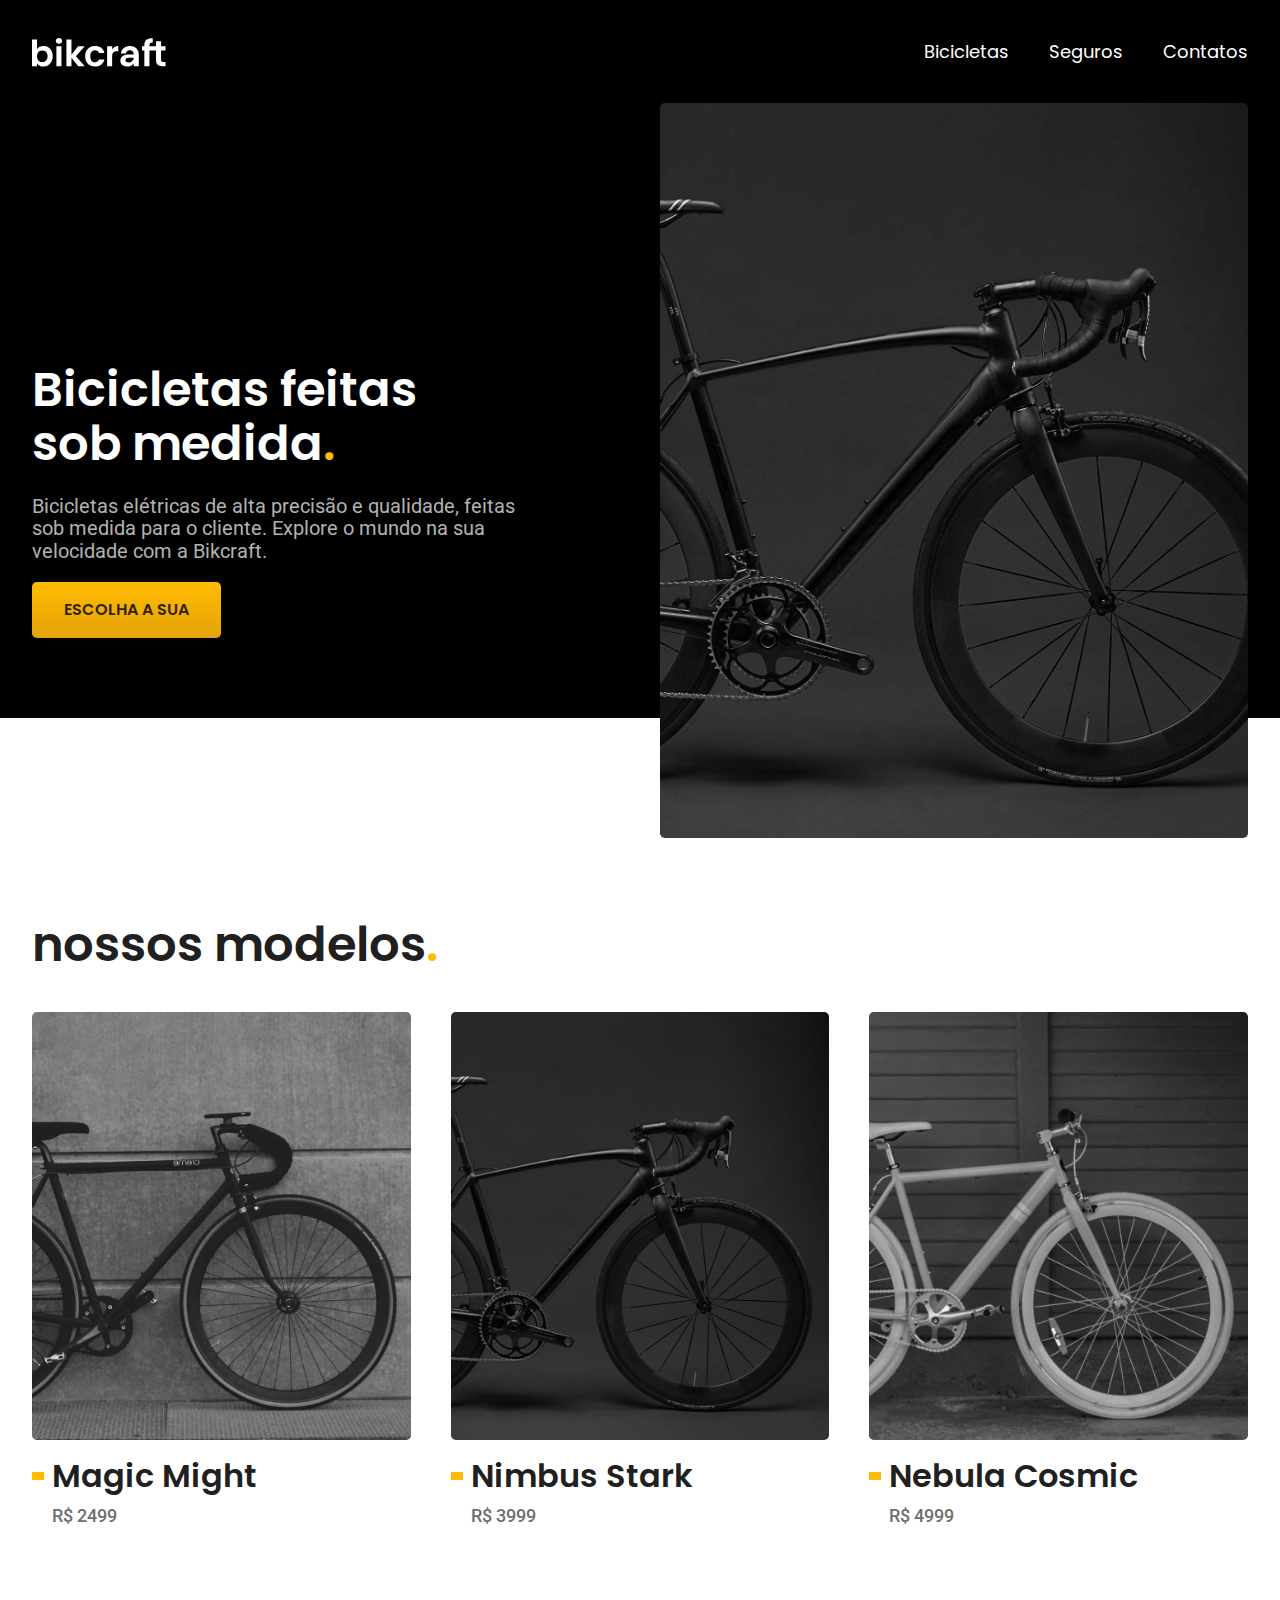
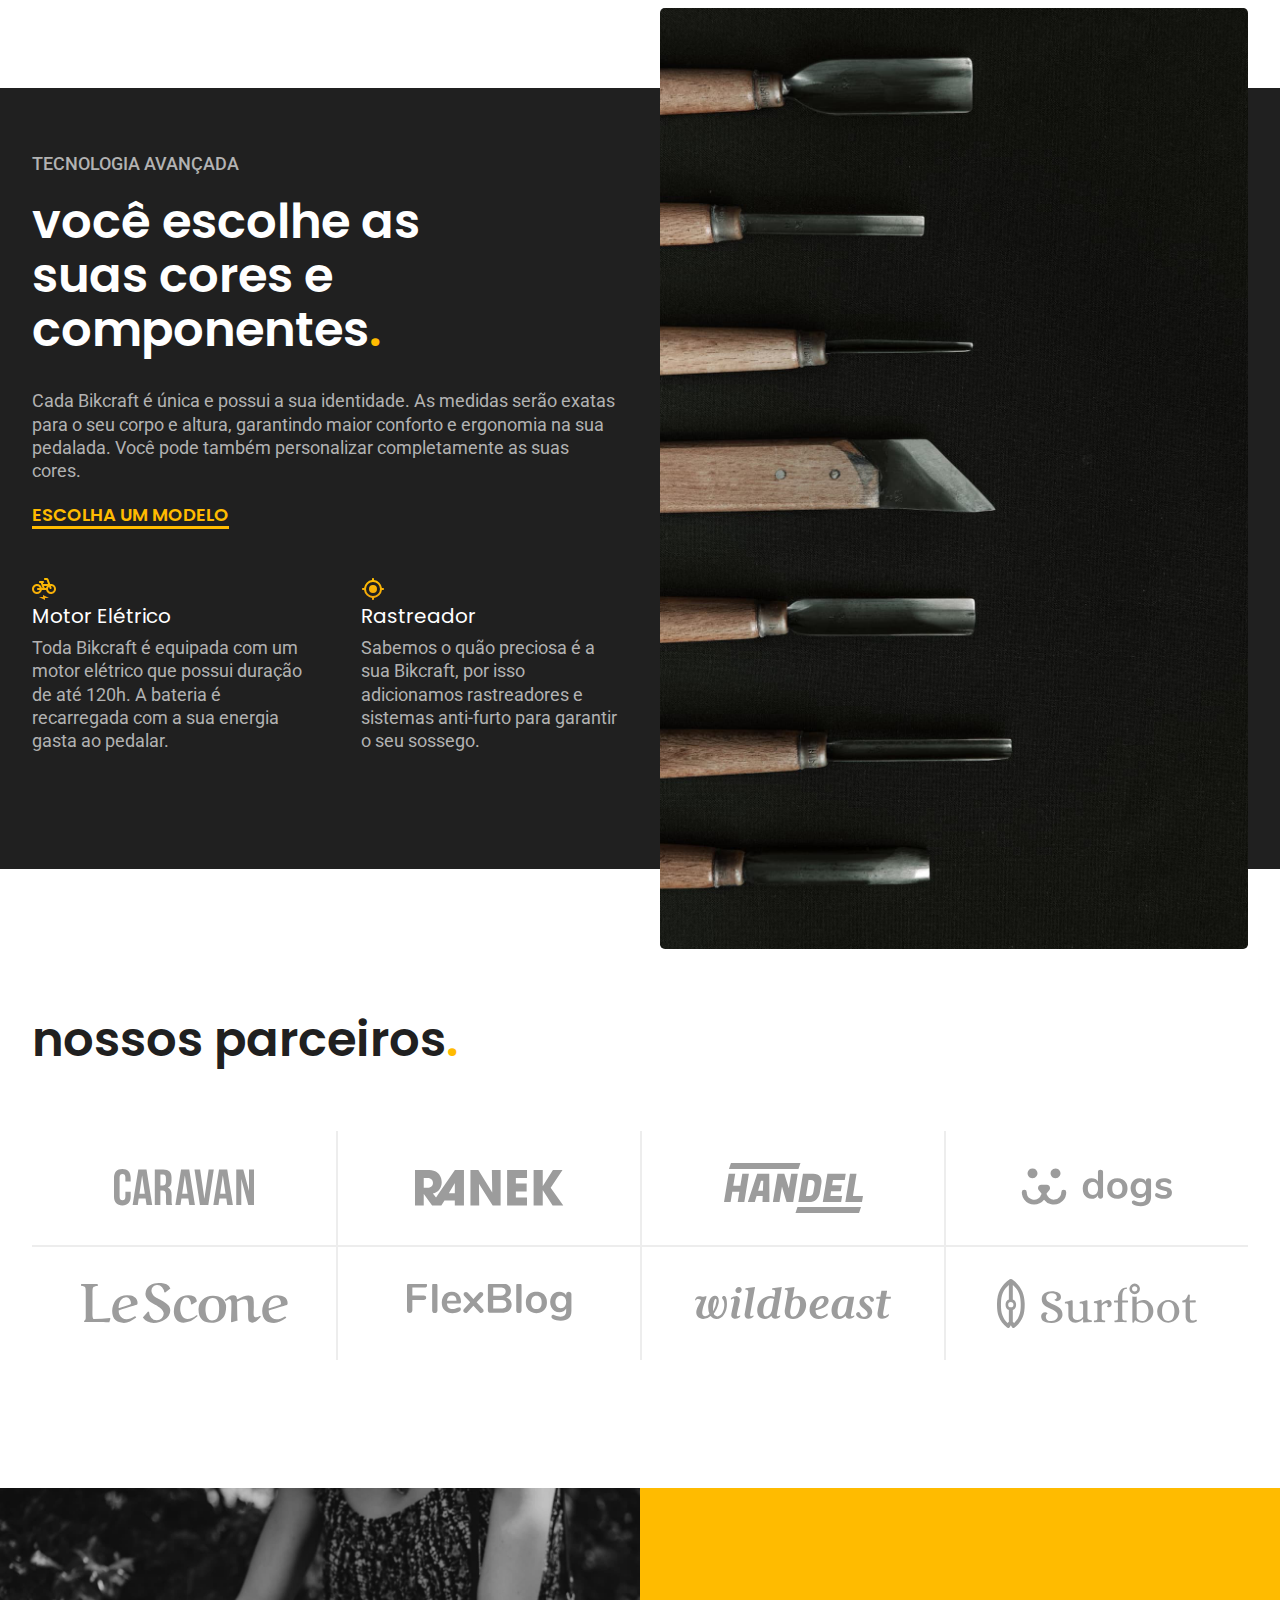
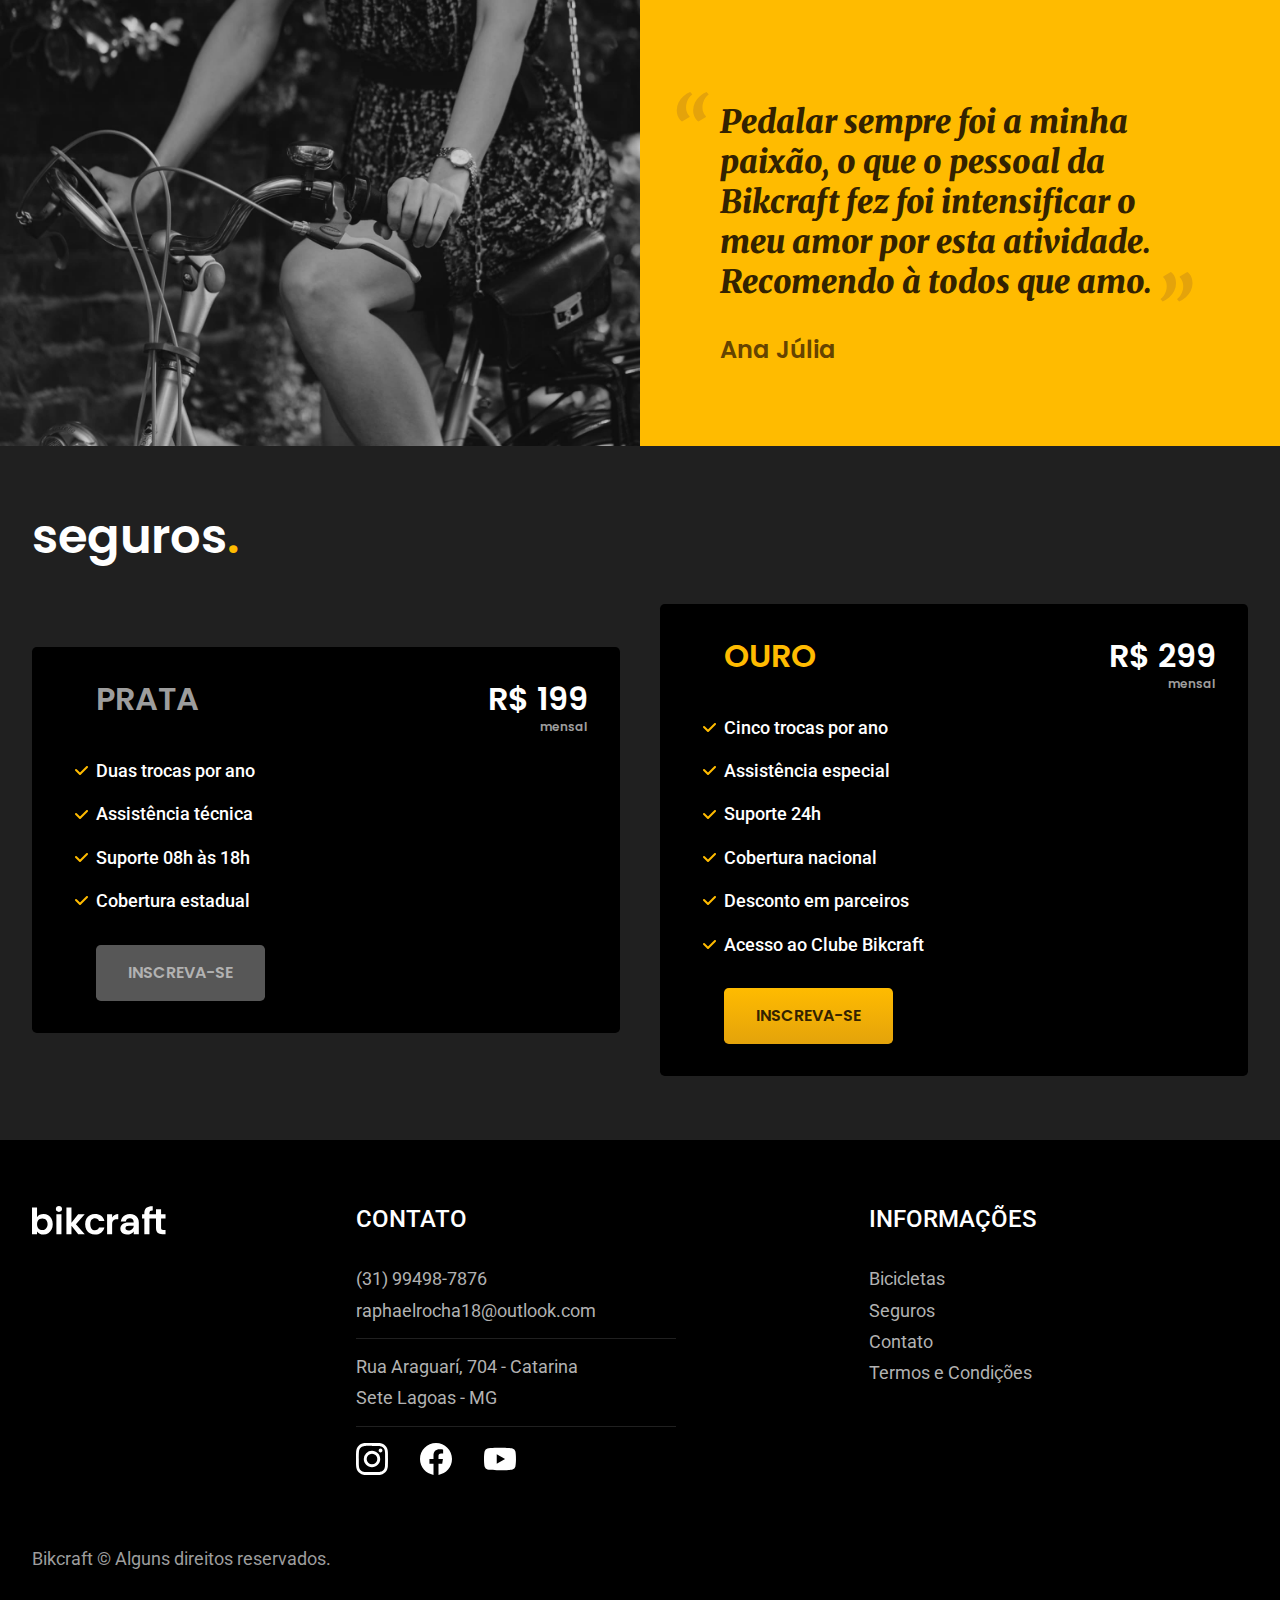
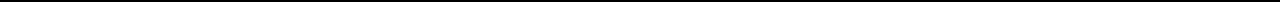
==== index.html @ 7fea917d "start" ====
<!DOCTYPE html>

<html lang="pt-br">

<head>
    <meta charset="UTF-8">
    <meta name="viewport" content="width=device-width, initial-scale=1.0">

    <title>Bikcraft - Bicicletas Elétricas</title>
    <meta name="description" content="Bicicletas elétricas de alta precisão e qualidade,  feitas sob medida para o cliente. Explore o mundo na sua velocidade com a Bikcraft.">

    <link rel="stylesheet" href="./style.css">

    <link rel="preconnect" href="https://fonts.googleapis.com">
    <link rel="preconnect" href="https://fonts.gstatic.com" crossorigin>
    <link href="https://fonts.googleapis.com/css2?family=Merriweather:ital,wght@1,900&family=Poppins:wght@400;600&family=Roboto:wght@400;500&display=swap" rel="stylesheet">
</head>

<body>
    <header class="header-bg">
        <div class="header container">
            <a href="./"><img src="./img/bikcraft.svg" alt="Logotipo Bikcraft"></a>
            <nav aria-label="primaria">
                <ul class="menu">
                    <li><a class="botao-menu" href="./bicicletas.html">Bicicletas</a></li>
                    <li><a class="botao-menu" href="./seguros.html">Seguros</a></li>
                    <li><a class="botao-menu" href="./contatos.html">Contatos</a></li>
                </ul>
            </nav>
        </div>
    </header>

    <main class="introducao-bg">
        <div class="introducao container">
            <div class="introducao-conteudo">
                <h1 class="poppins-64b c00">Bicicletas feitas sob medida<span class="p1">.</span></h1>
                <p class="roboto-24 c40">Bicicletas elétricas de alta precisão e qualidade, feitas sob medida para o cliente. Explore o mundo na sua velocidade com a Bikcraft.</p>
                <a class="botao-1" href="./bicicletas.html">Escolha a sua</a>
            </div>
            <div>
                <img src="./img/fotos/introducao.jpg" alt="Bicicleta Preta">
            </div>
        </div>
    </main>

    <article class="bicicletas-home">
        <h2 class="container poppins-64b c99">nossos modelos<span class="p1">.</span></h2>
        <ul>
            <li>
                <a href="./bicicletas/magic.html">
                    <img src="./img/bicicletas/magic-home.jpg" alt="Bicicleta Preta">
                    <h3 class="poppins-32b c99">Magic Might</h3>
                    <span class="roboto-18b c70">R$ 2499</span>
                </a>
            </li>

            <li>
                <a href="./bicicletas/nimbus.html">
                    <img src="./img/bicicletas/nimbus-home.jpg" alt="Bicicleta Preta">
                    <h3 class="poppins-32b c99">Nimbus Stark</h3>
                    <span class="roboto-18b c70">R$ 3999</span>
                </a>
            </li>

            <li>
                <a href="./bicicletas/nebula.html">
                    <img src="./img/bicicletas/nebula-home.jpg" alt="Bicicleta Branca">
                    <h3 class="poppins-32b c99">Nebula Cosmic</h3>
                    <span class="roboto-18b c70">R$ 4999</span>
                </a>
            </li>
        </ul>

    </article>

    <article class="tecnologia-bg">
        <div class="tecnologia container">
            <div class="tecnologia-conteudo">
                <span class="roboto-24b c40">Tecnologia Avançada</span>
                <h2 class="poppins-64b c00">você escolhe as suas cores e componentes<span class="p1">.</span></h2>
                <p class="roboto-24 c40">Cada Bikcraft é única e possui a sua identidade. As medidas serão exatas para o seu corpo e altura, garantindo maior conforto e ergonomia na sua pedalada. Você pode também personalizar completamente as suas cores.</p>
                <a class="botao-link" href="./bicicletas.html">Escolha um modelo</a>
                <ul class="tecnologia-lista">
                    <li>
                        <img src="./img/icones/eletrica.svg" alt="">
                        <h3 class="poppins-24 c00">Motor Elétrico</h3>
                        <p class="roboto-16 c40">Toda Bikcraft é equipada com um motor elétrico que possui duração de até 120h. A bateria é recarregada com a sua energia gasta ao pedalar.</p>
                    </li>

                    <li>
                        <img src="./img/icones/rastreador.svg" alt="">
                        <h3 class="poppins-24 c00">Rastreador</h3>
                        <p class="roboto-16 c40">Sabemos o quão preciosa é a sua Bikcraft, por isso adicionamos rastreadores e sistemas anti-furto para garantir o seu sossego.</p>
                    </li>
                </ul>
            </div>
            <img class="tecnologia-img" src="./img/fotos/tecnologia.jpg" alt="Ferramentas de Manufatura">
        </div>
    </article>

    <section class="parceiros" aria-label="Nossos Parceiros">
        <div class="container">
            <h2 class="poppins-64b c99">nossos parceiros<span class="p1">.</span></h2>
        </div>
        <ul class="container-2">
            <li><img src="./img/parceiros/caravan.svg" alt="Logo Caravan"></li>
            <li><img src="./img/parceiros/ranek.svg" alt="Logo Ranek.svg"></li>
            <li><img src="./img/parceiros/handel.svg" alt="Logo Handel.svg"></li>
            <li><img src="./img/parceiros/dogs.svg" alt="Logo Dogs.svg"></li>
            <li><img src="./img/parceiros/lescone.svg" alt="Logo Lescone.svg"></li>
            <li><img src="./img/parceiros/flexblog.svg" alt="Logo Flexblog.svg"></li>
            <li><img src="./img/parceiros/wildbeast.svg" alt="Logo Wildbeast.svg"></li>
            <li><img src="./img/parceiros/surfbot.svg" alt="Logo Surfbot.svg"></li>
        </ul>
    </section>

    <section class="depoimento" aria-label="Depoimento">
        <div>
            <img src="./img/fotos/depoimento.jpg" alt="Pessoa pedalando uma bicicleta Bikcraft">
        </div>
        <div class="depoimento-conteudo">
            <blockquote>
                <p class="merriweather-40bli p5">Pedalar sempre foi a minha paixão, o que o pessoal da Bikcraft fez foi intensificar o meu amor por esta atividade. Recomendo à todos que amo.</p>
            </blockquote>
            <span class="poppins-24b p4">Ana Júlia</span>
        </div>
    </section>

    <article class="seguros-bg">
        <div class="seguros container">
            <h2 class="poppins-64b c00">seguros<span class="p1">.</span></h2>
            <div class="seguros-item">
                <h3 class="poppins-32b c50">Prata</h3>
                <span class="poppins-32b c00">R$ 199 <span class="poppins-12b c50">mensal</span></span>
                <ul class="roboto-18b c00">
                    <li>Duas trocas por ano</li>
                    <li>Assistência técnica</li>
                    <li>Suporte 08h às 18h</li>
                    <li>Cobertura estadual</li>
                </ul>
                <a class="botao-2" href="./">Inscreva-se</a>
            </div>

            <div class="seguros-item">
                <h3 class="poppins-32b p1">Ouro</h3>
                <span class="poppins-32b c00">R$ 299 <span class="poppins-12b c50">mensal</span></span>
                <ul class="roboto-18b c00">
                    <li>Cinco trocas por ano</li>
                    <li>Assistência especial</li>
                    <li>Suporte 24h</li>
                    <li>Cobertura nacional</li>
                    <li>Desconto em parceiros</li>
                    <li>Acesso ao Clube Bikcraft</li>
                </ul>
                <a class="botao-1" href="./">Inscreva-se</a>
            </div>
        </div>
    </article>

    <footer class="footer-bg">
        <div class="footer container">
            <img src="./img/bikcraft.svg" alt="Logotipo Bikcraft">
            <div class="footer-contato">
                <h3 class="roboto-24b c00">Contato</h3>
                <ul class="roboto-18 c40">
                    <li><a href="tel:+5531994987876">(31) 99498-7876</a></li>
                    <li><a href="mailto:raphaelrocha18@outlook.com">raphaelrocha18@outlook.com</a></li>
                    <li>Rua Araguarí, 704 - Catarina</li>
                    <li>Sete Lagoas - MG</li>
                </ul>
                <div class="footer-redes">
                    <a href="https://www.instagram.com">
                        <img src="./img/redes/instagram.svg" alt="">
                    </a>
                    <a href="https://www.facebook.com">
                        <img src="./img/redes/facebook.svg" alt="">
                    </a>
                    <a href="https://www.youtube.com">
                        <img src="./img/redes/youtube.svg" alt="">
                    </a>
                </div>
            </div>
            <div class="footer-informacoes">
                <h3 class="roboto-24b c00">Informações</h3>
                <ul class="roboto-18 c40">
                    <li><a href="./bicicletas.html">Bicicletas</a></li>
                    <li><a href="./seguros.html">Seguros</a></li>
                    <li><a href="">Contato</a></li>
                    <li><a href="./termos.html">Termos e Condições</a></li>
                </ul>
            </div>
            <span class="roboto-18 c50">Bikcraft © Alguns direitos reservados.</span>
        </div>
    </footer>
</body>

</html>
---- style.css ----
/* GLOBAL */
@import "./global/global.css";
@import "./global/header.css";
@import "./global/footer.css";

/* COMPONENTES */
@import "./componentes/tipografia.css";
@import "./componentes/cores.css";
@import "./componentes/botao.css";
@import "./componentes/extras.css";

/* HOME */
@import "./home/introducao.css";
@import "./bicicletas/bicicletas-home.css";
@import "./home/tecnologia.css";
@import "./home/parceiros.css";
@import "./home/depoimento.css";
@import "./seguros/seguros-home.css";

/* BICICLETAS */
@import "./bicicletas/bicicletas.css";
@import "./bicicletas/bicicleta-item.css";

/* SEGUROS */
@import "./seguros/seguros.css";

/* CONTATO */
@import "./contatos/contatos.css";

/* ORÇAMENTO */
@import "./orcamento/orcamento.css";

/* TERMOS */
@import "./termos/termos.css";
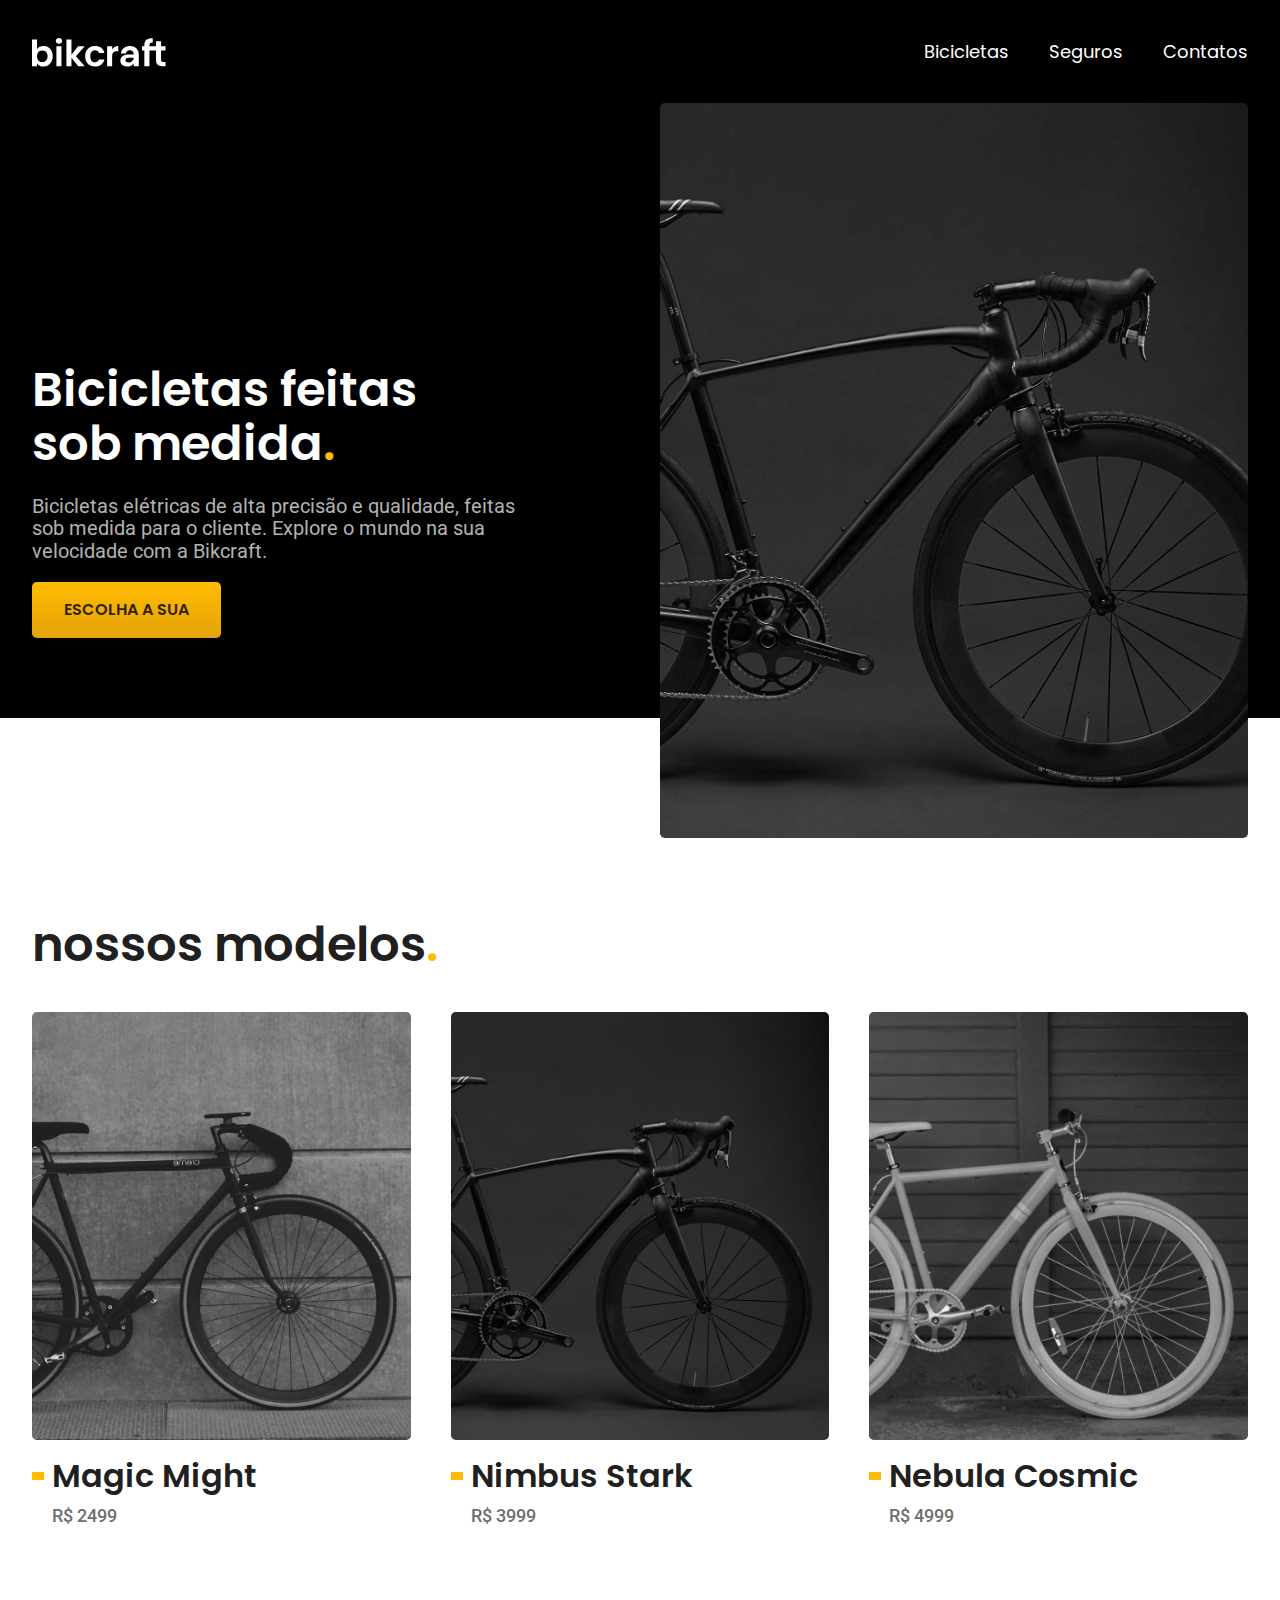
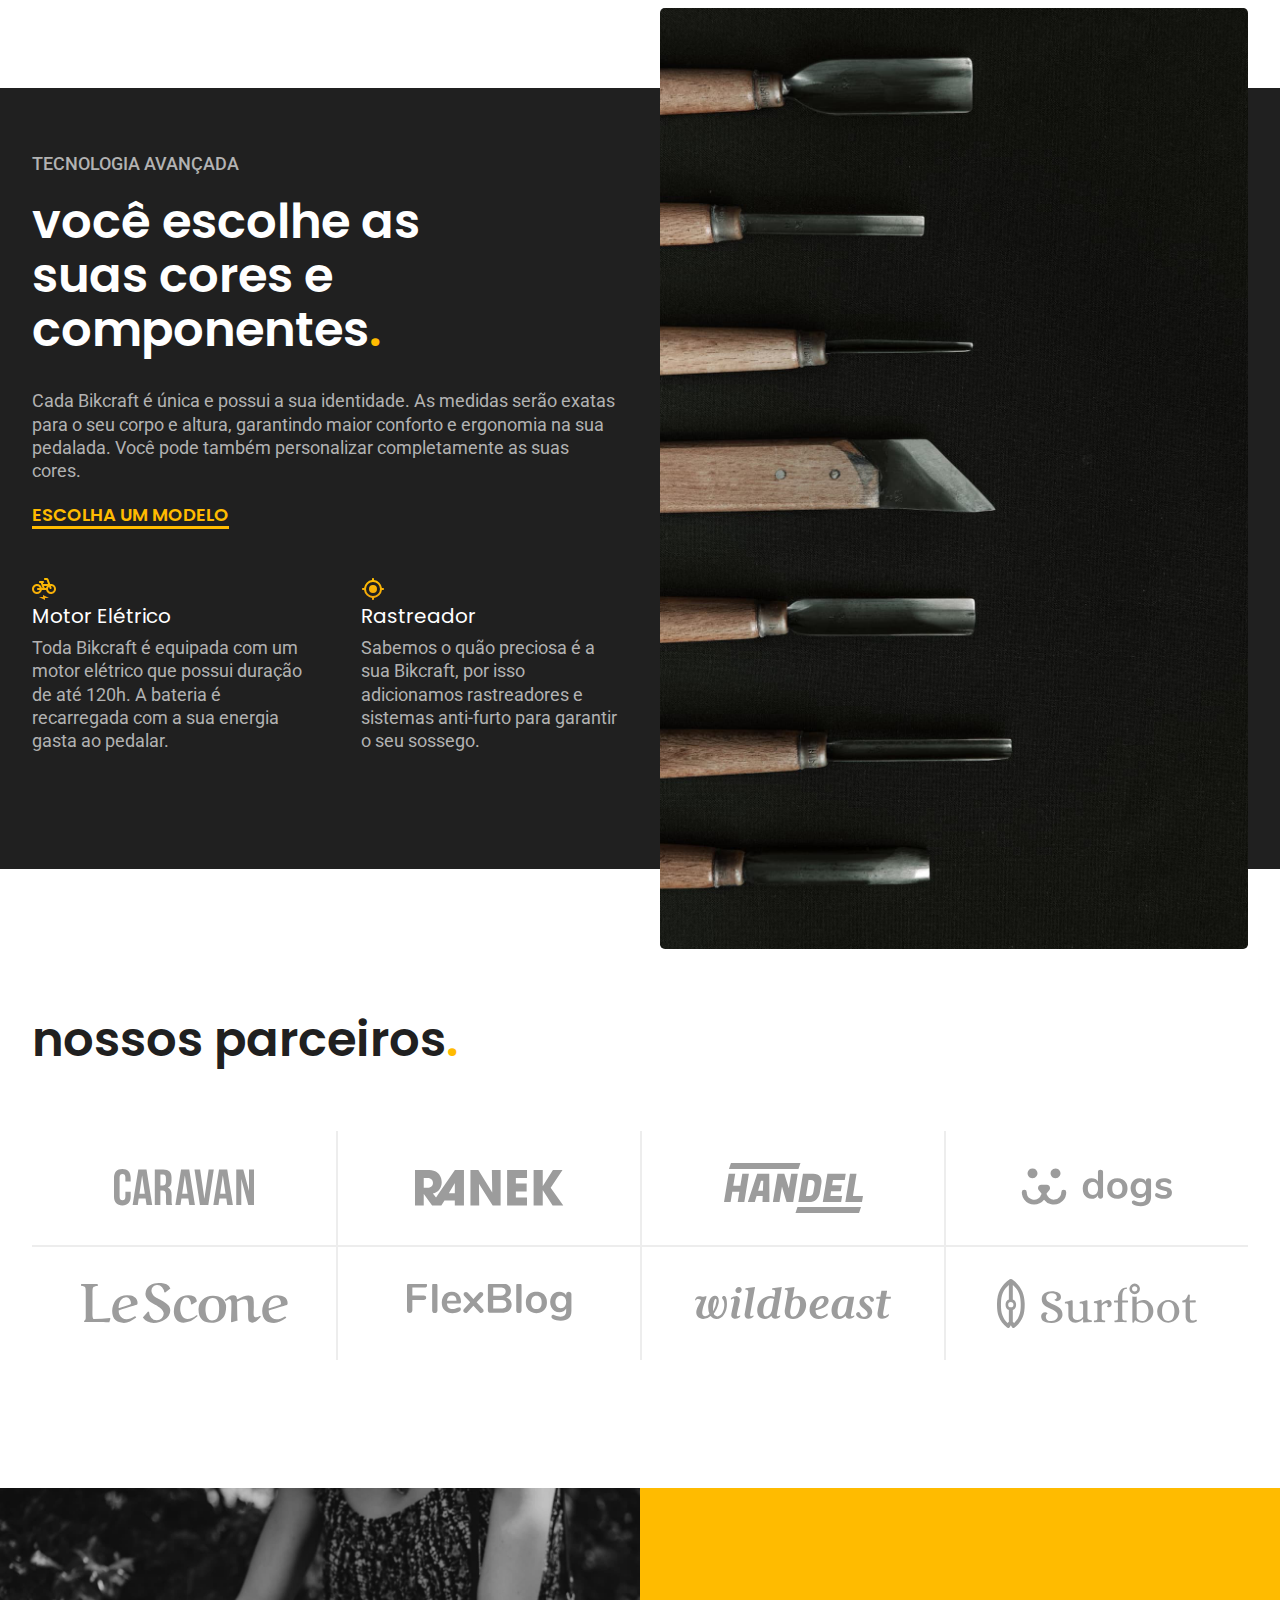
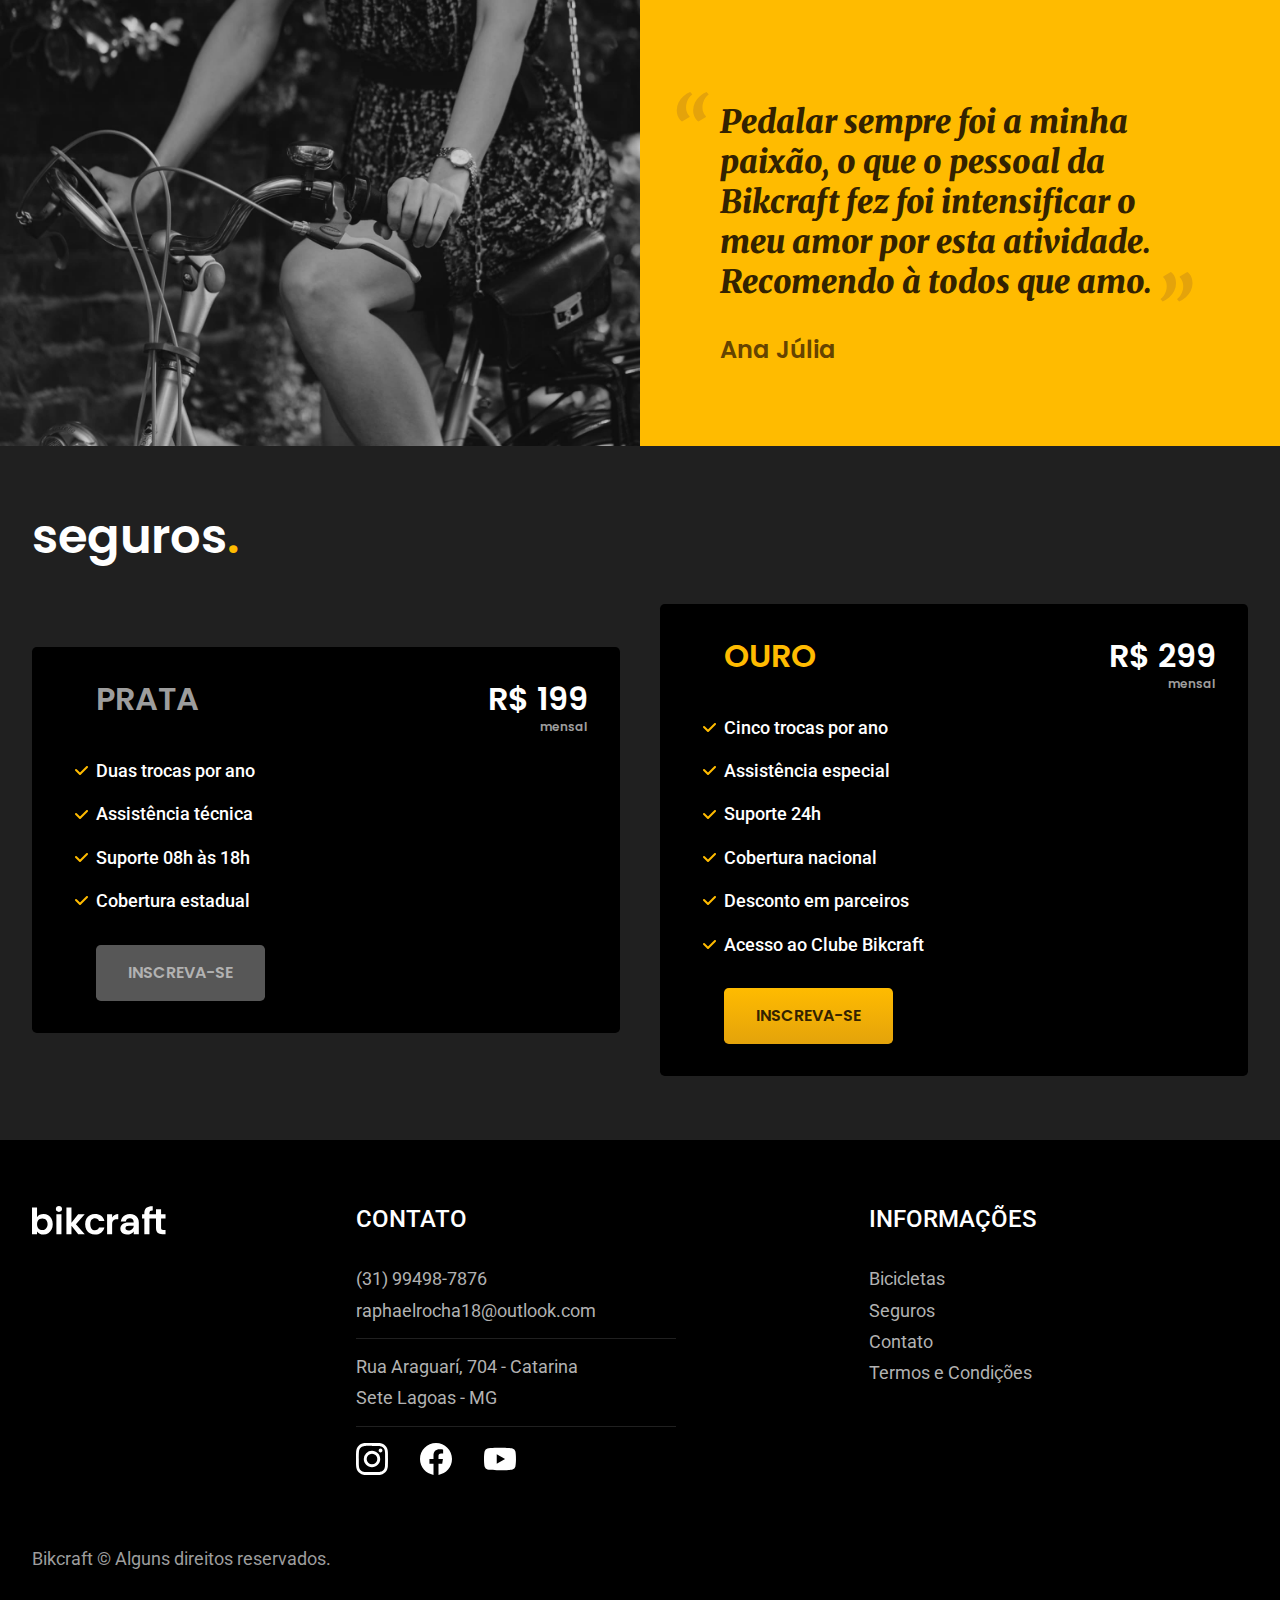
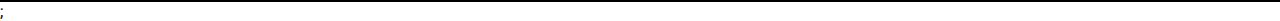
==== commit 052bc84c: "site-final" ====
--- a/index.html
+++ b/index.html
@@ -33,12 +33,12 @@
     <main class="introducao-bg">
         <div class="introducao container">
             <div class="introducao-conteudo">
-                <h1 class="poppins-64b c00">Bicicletas feitas sob medida<span class="p1">.</span></h1>
-                <p class="roboto-24 c40">Bicicletas elétricas de alta precisão e qualidade, feitas sob medida para o cliente. Explore o mundo na sua velocidade com a Bikcraft.</p>
-                <a class="botao-1" href="./bicicletas.html">Escolha a sua</a>
+                <h1 class="poppins-64b c00 fadeInDown" data-anime="200">Bicicletas feitas sob medida<span class="p1">.</span></h1>
+                <p class="roboto-24 c40 fadeInDown" data-anime="400">Bicicletas elétricas de alta precisão e qualidade, feitas sob medida para o cliente. Explore o mundo na sua velocidade com a Bikcraft.</p>
+                <a class="botao-1 fadeInDown" data-anime="600" href="./bicicletas.html">Escolha a sua</a>
             </div>
             <div>
-                <img src="./img/fotos/introducao.jpg" alt="Bicicleta Preta">
+                <img class="fadeInDown" data-anime="800" src="./img/fotos/introducao.jpg" alt="Bicicleta Preta">
             </div>
         </div>
     </main>
@@ -192,6 +192,9 @@
             <span class="roboto-18 c50">Bikcraft © Alguns direitos reservados.</span>
         </div>
     </footer>
+
+    <script src="/js/plugins/simple-anime.js"></script>;
+    <script src="/js/script.js"></script>
 </body>
 
 </html>--- a/style.css
+++ b/style.css
@@ -8,6 +8,7 @@
 @import "./componentes/cores.css";
 @import "./componentes/botao.css";
 @import "./componentes/extras.css";
+@import "./componentes/animacao.css";
 
 /* HOME */
 @import "./home/introducao.css";
